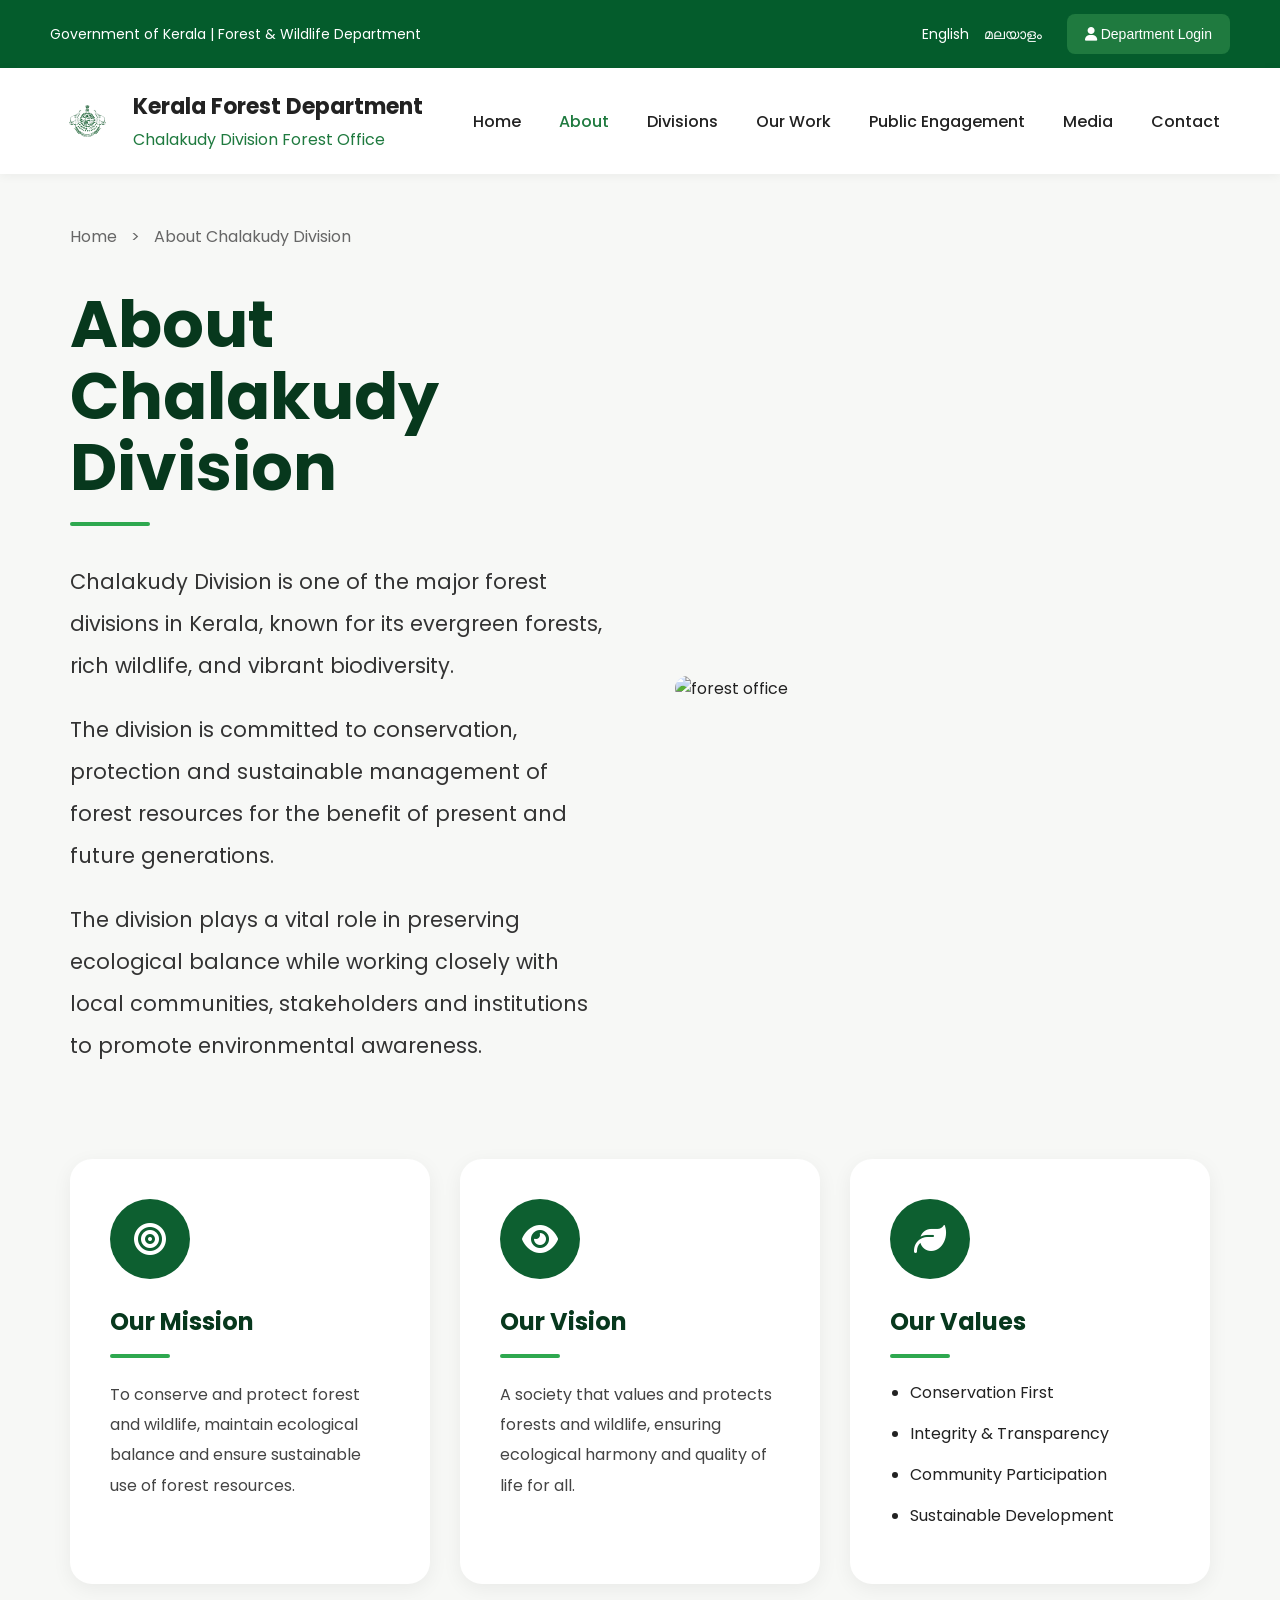
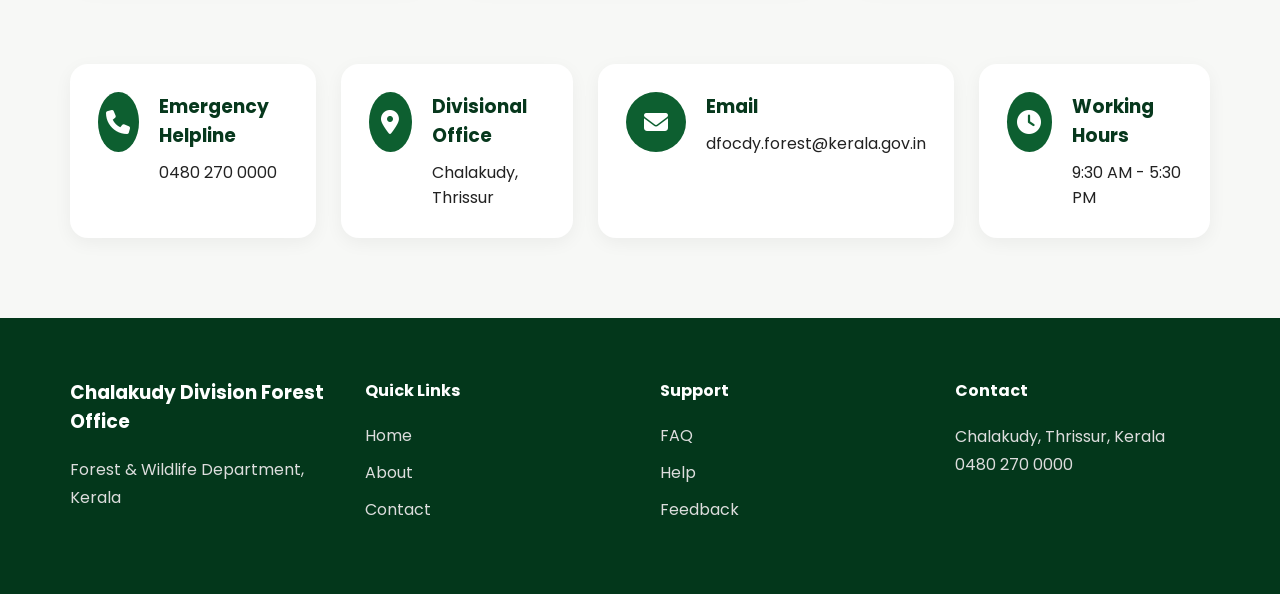
==== pages/about.html @ 7c5ceb6b "contact created contact page" ====
<!-- about.html -->

<!DOCTYPE html>
<html lang="en">

<head>
    <meta charset="UTF-8">
    <meta name="viewport" content="width=device-width, initial-scale=1.0">
    <title>About Chalakudy Division</title>

    <link rel="stylesheet" href="../css/about.css">

    <!-- GOOGLE FONT -->
    <link rel="preconnect" href="https://fonts.googleapis.com">
    <link rel="preconnect" href="https://fonts.gstatic.com" crossorigin>

    <link href="https://fonts.googleapis.com/css2?family=Poppins:wght@300;400;500;600;700;800&display=swap"
        rel="stylesheet">

    <!-- ICONS -->
    <link rel="stylesheet"
        href="https://cdnjs.cloudflare.com/ajax/libs/font-awesome/6.5.1/css/all.min.css">
</head>

<body>


    <!-- TOP BAR -->

    <div class="top-bar">

        <div class="top-left">
            Government of Kerala | Forest & Wildlife Department
        </div>

        <div class="top-right">

            <div class="language-switcher">

                <a href="#">English</a>
                <a href="#">മലയാളം</a>

            </div>

            <a href="login.html">
                <button class="login-btn">
                    <i class="fa-solid fa-user"></i>
                    Department Login
                </button>
            </a>

        </div>

    </div>



    <!-- NAVBAR -->

    <header class="navbar">

        <div class="logo-section">

            <img src="../images/Logo_of_Kerala_Forest_Department.png" alt="logo">

            <div>

                <h2>Kerala Forest Department</h2>

                <p>Chalakudy Division Forest Office</p>

            </div>

        </div>



        <nav>

            <a href="../index.html">Home</a>
            <a href="#" class="active">About</a>
            <a href="#">Divisions</a>
            <a href="#">Our Work</a>
            <a href="#">Public Engagement</a>
            <a href="#">Media</a>
            <a href="#">Contact</a>

        </nav>

    </header>





    <!-- ABOUT HERO -->

    <section class="about-hero">

        <div class="breadcrumb">
            Home <span>></span> About Chalakudy Division
        </div>


        <div class="about-container">

            <!-- LEFT -->

            <div class="about-left">

                <h1>About Chalakudy Division</h1>

                <div class="green-line"></div>

                <p>
                    Chalakudy Division is one of the major forest divisions
                    in Kerala, known for its evergreen forests, rich wildlife,
                    and vibrant biodiversity.
                </p>

                <p>
                    The division is committed to conservation, protection
                    and sustainable management of forest resources for
                    the benefit of present and future generations.
                </p>

                <p>
                    The division plays a vital role in preserving ecological
                    balance while working closely with local communities,
                    stakeholders and institutions to promote environmental awareness.
                </p>

            </div>



            <!-- RIGHT IMAGE -->

            <div class="about-right">

                <img src="../images/about-building.png" alt="forest office">

            </div>

        </div>

    </section>





    <!-- MISSION SECTION -->

    <section class="mission-section">

        <div class="mission-card">

            <div class="icon-circle">
                <i class="fa-solid fa-bullseye"></i>
            </div>

            <h2>Our Mission</h2>

            <div class="card-line"></div>

            <p>
                To conserve and protect forest and wildlife,
                maintain ecological balance and ensure sustainable
                use of forest resources.
            </p>

        </div>




        <div class="mission-card">

            <div class="icon-circle">
                <i class="fa-solid fa-eye"></i>
            </div>

            <h2>Our Vision</h2>

            <div class="card-line"></div>

            <p>
                A society that values and protects forests and wildlife,
                ensuring ecological harmony and quality of life for all.
            </p>

        </div>




        <div class="mission-card">

            <div class="icon-circle">
                <i class="fa-solid fa-leaf"></i>
            </div>

            <h2>Our Values</h2>

            <div class="card-line"></div>

            <ul>

                <li>Conservation First</li>
                <li>Integrity & Transparency</li>
                <li>Community Participation</li>
                <li>Sustainable Development</li>

            </ul>

        </div>

    </section>






    <!-- CONTACT INFO -->

    <section class="contact-info">

        <div class="info-box">

            <i class="fa-solid fa-phone"></i>

            <div>
                <h3>Emergency Helpline</h3>
                <p>0480 270 0000</p>
            </div>

        </div>



        <div class="info-box">

            <i class="fa-solid fa-location-dot"></i>

            <div>
                <h3>Divisional Office</h3>
                <p>Chalakudy, Thrissur</p>
            </div>

        </div>



        <div class="info-box">

            <i class="fa-solid fa-envelope"></i>

            <div>
                <h3>Email</h3>
                <p>dfocdy.forest@kerala.gov.in</p>
            </div>

        </div>



        <div class="info-box">

            <i class="fa-solid fa-clock"></i>

            <div>
                <h3>Working Hours</h3>
                <p>9:30 AM - 5:30 PM</p>
            </div>

        </div>

    </section>





    <!-- FOOTER -->

    <footer>

        <div class="footer-container">

            <div>

                <h3>Chalakudy Division Forest Office</h3>

                <p>
                    Forest & Wildlife Department, Kerala
                </p>

            </div>



            <div>

                <h4>Quick Links</h4>

                <a href="../index.html">Home</a>
                <a href="#">About</a>
                <a href="#">Contact</a>

            </div>



            <div>

                <h4>Support</h4>

                <a href="#">FAQ</a>
                <a href="#">Help</a>
                <a href="#">Feedback</a>

            </div>



            <div>

                <h4>Contact</h4>

                <p>Chalakudy, Thrissur, Kerala</p>

                <p>0480 270 0000</p>

            </div>

        </div>

    </footer>


</body>

</html>
---- css/about.css ----
/* about.css */

*{
    margin:0;
    padding:0;
    box-sizing:border-box;
}

body{
    font-family:'Poppins',sans-serif;
    background:#f7f8f6;
    color:#222;
}



/* TOP BAR */

.top-bar{
    background:#045c2c;
    color:white;

    display:flex;
    justify-content:space-between;
    align-items:center;

    padding:14px 50px;

    font-size:14px;
}

.top-right{
    display:flex;
    align-items:center;
    gap:25px;
}

.language-switcher{
    display:flex;
    gap:15px;
}

.language-switcher a{
    color:white;
    text-decoration:none;
}

.login-btn{
    background:#1f7a3f;
    color:white;

    border:none;
    padding:12px 18px;

    border-radius:8px;

    cursor:pointer;

    font-size:14px;
    font-weight:500;

    transition:0.3s;
}

.login-btn:hover{
    background:#2ea84f;
}



/* NAVBAR */

.navbar{
    background:white;

    display:flex;
    justify-content:space-between;
    align-items:center;

    padding:22px 60px;

    box-shadow:0 2px 10px rgba(0,0,0,0.05);
}

.logo-section{
    display:flex;
    align-items:center;
    gap:18px;
}

.logo-section img{
    width:55px;
}

.logo-section h2{
    font-size:22px;
    font-weight:700;
}

.logo-section p{
    color:#1f7a3f;
    margin-top:4px;
}

nav{
    display:flex;
    gap:38px;
}

nav a{
    text-decoration:none;
    color:#222;

    font-weight:500;

    transition:0.3s;
}

nav a:hover{
    color:#1f7a3f;
}

nav .active{
    color:#1f7a3f;
}



/* ABOUT HERO */

.about-hero{
    padding:50px 70px;
}

.breadcrumb{
    margin-bottom:40px;
    color:#666;
}

.breadcrumb span{
    margin:0 10px;
}

.about-container{
    display:flex;
    justify-content:space-between;
    align-items:center;
    gap:70px;
}

.about-left{
    flex:1;
}

.about-left h1{
    font-size:65px;
    line-height:1.1;
    margin-bottom:18px;
    color:#07381d;
}

.green-line{
    width:80px;
    height:4px;

    background:#2ea84f;

    border-radius:10px;

    margin-bottom:35px;
}

.about-left p{
    font-size:21px;
    line-height:2;
    margin-bottom:22px;
    color:#333;
}

.about-right{
    flex:1;
}

.about-right img{
    width:100%;
    border-radius:25px;
}



/* MISSION */

.mission-section{
    padding:20px 70px 60px;

    display:grid;
    grid-template-columns:repeat(3,1fr);

    gap:30px;
}

.mission-card{
    background:white;

    padding:40px;

    border-radius:22px;

    box-shadow:0 5px 20px rgba(0,0,0,0.06);
}

.icon-circle{
    width:80px;
    height:80px;

    border-radius:50%;

    background:#0d5f30;

    display:flex;
    justify-content:center;
    align-items:center;

    margin-bottom:25px;
}

.icon-circle i{
    color:white;
    font-size:32px;
}

.mission-card h2{
    margin-bottom:15px;
    color:#07381d;
}

.card-line{
    width:60px;
    height:4px;

    background:#2ea84f;

    border-radius:10px;

    margin-bottom:22px;
}

.mission-card p{
    line-height:1.9;
    color:#444;
}

.mission-card ul{
    padding-left:20px;
}

.mission-card ul li{
    margin-bottom:16px;
}



/* CONTACT INFO */

.contact-info{
    padding:20px 70px 80px;

    display:grid;
    grid-template-columns:repeat(4,1fr);

    gap:25px;
}

.info-box{
    background:white;

    border-radius:18px;

    padding:28px;

    display:flex;
    gap:20px;

    align-items:flex-start;

    box-shadow:0 5px 18px rgba(0,0,0,0.05);
}

.info-box i{
    width:60px;
    height:60px;

    border-radius:50%;

    background:#0d5f30;

    color:white;

    display:flex;
    justify-content:center;
    align-items:center;

    font-size:24px;
}

.info-box h3{
    margin-bottom:10px;
    color:#07381d;
}



/* FOOTER */

footer{
    background:#03371b;
    color:white;

    padding:60px 70px;
}

.footer-container{
    display:grid;
    grid-template-columns:repeat(4,1fr);

    gap:40px;
}

.footer-container h4,
.footer-container h3{
    margin-bottom:20px;
}

.footer-container a{
    display:block;

    margin-bottom:12px;

    text-decoration:none;

    color:#ddd;
}

.footer-container p{
    color:#ddd;
    line-height:1.8;
}



/* RESPONSIVE */

@media(max-width:1200px){

    .about-container{
        flex-direction:column;
    }

    .mission-section{
        grid-template-columns:1fr;
    }

    .contact-info{
        grid-template-columns:1fr 1fr;
    }

    .footer-container{
        grid-template-columns:1fr 1fr;
    }

}


@media(max-width:768px){

    .navbar{
        flex-direction:column;
        gap:30px;
    }

    nav{
        flex-wrap:wrap;
        justify-content:center;
    }

    .about-left h1{
        font-size:45px;
    }

    .about-left p{
        font-size:18px;
    }

    .contact-info{
        grid-template-columns:1fr;
    }

    .footer-container{
        grid-template-columns:1fr;
    }

    .top-bar{
        flex-direction:column;
        gap:15px;
    }

}
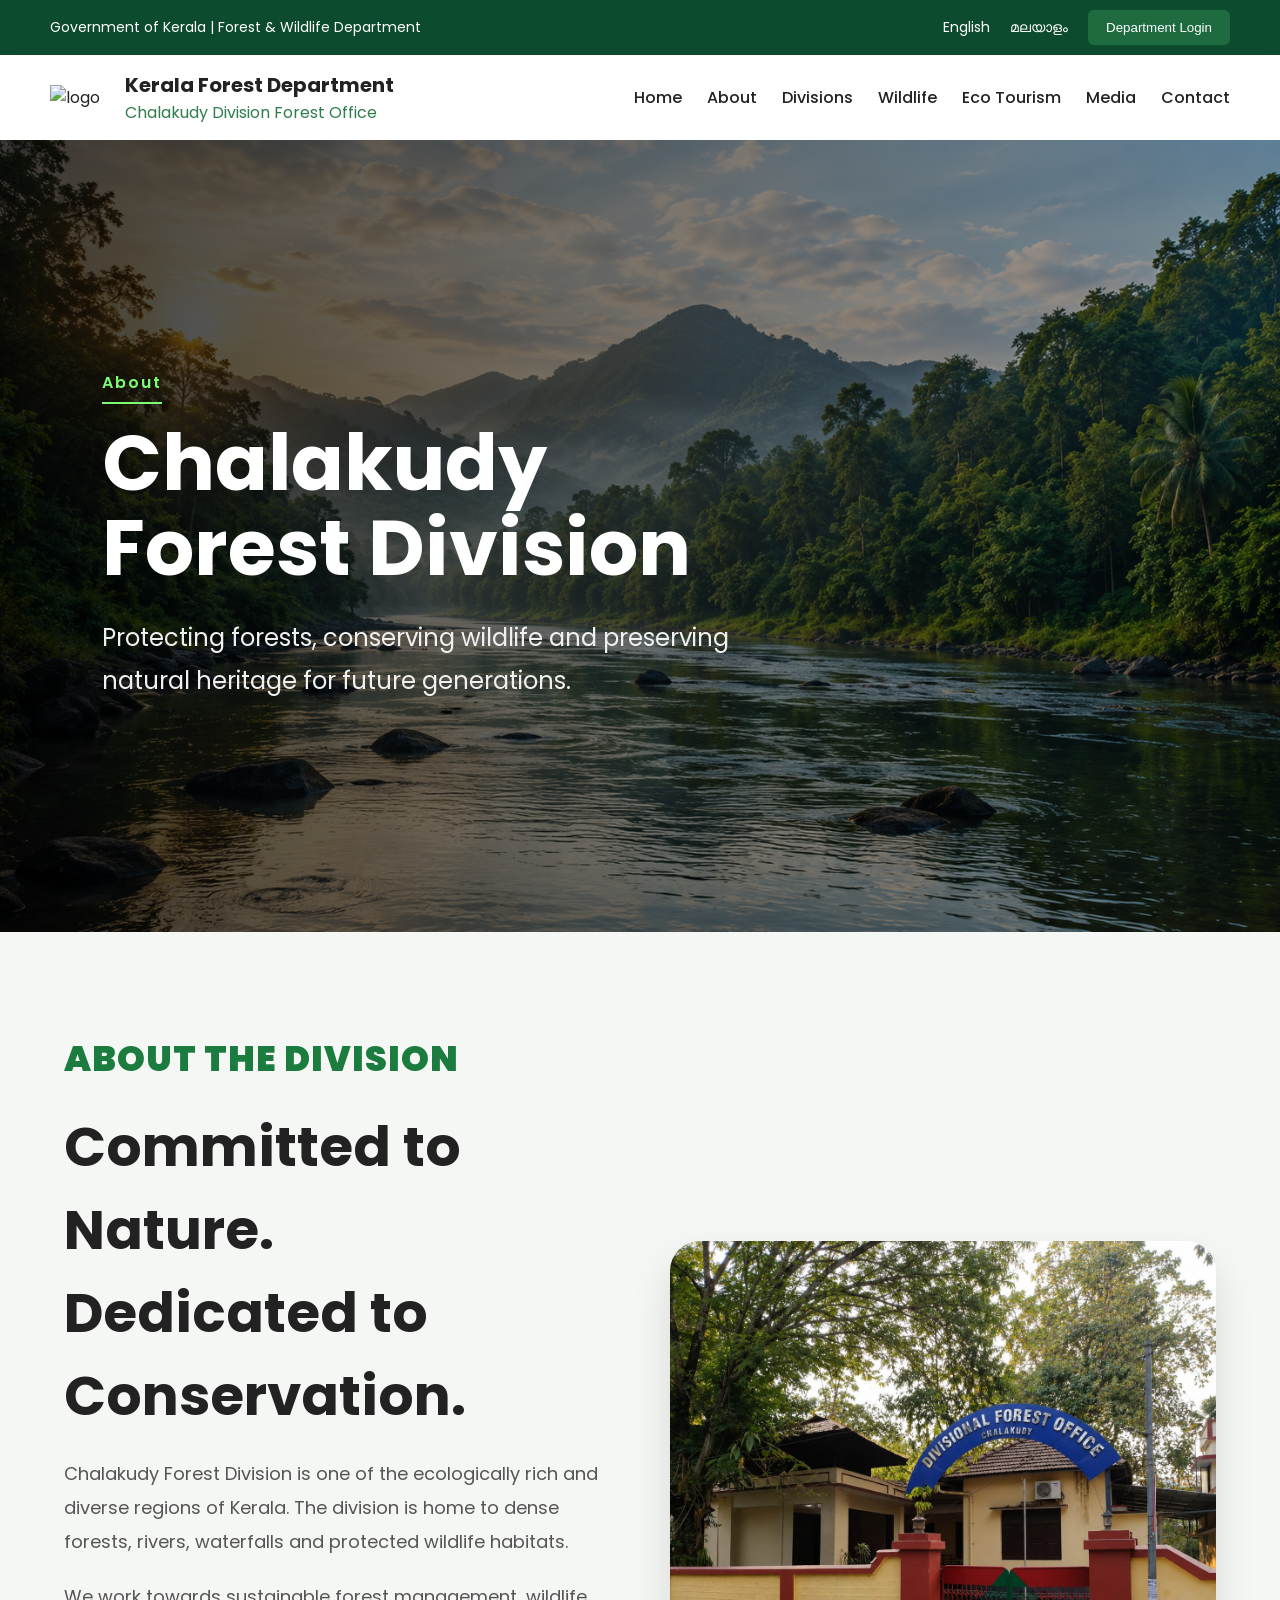
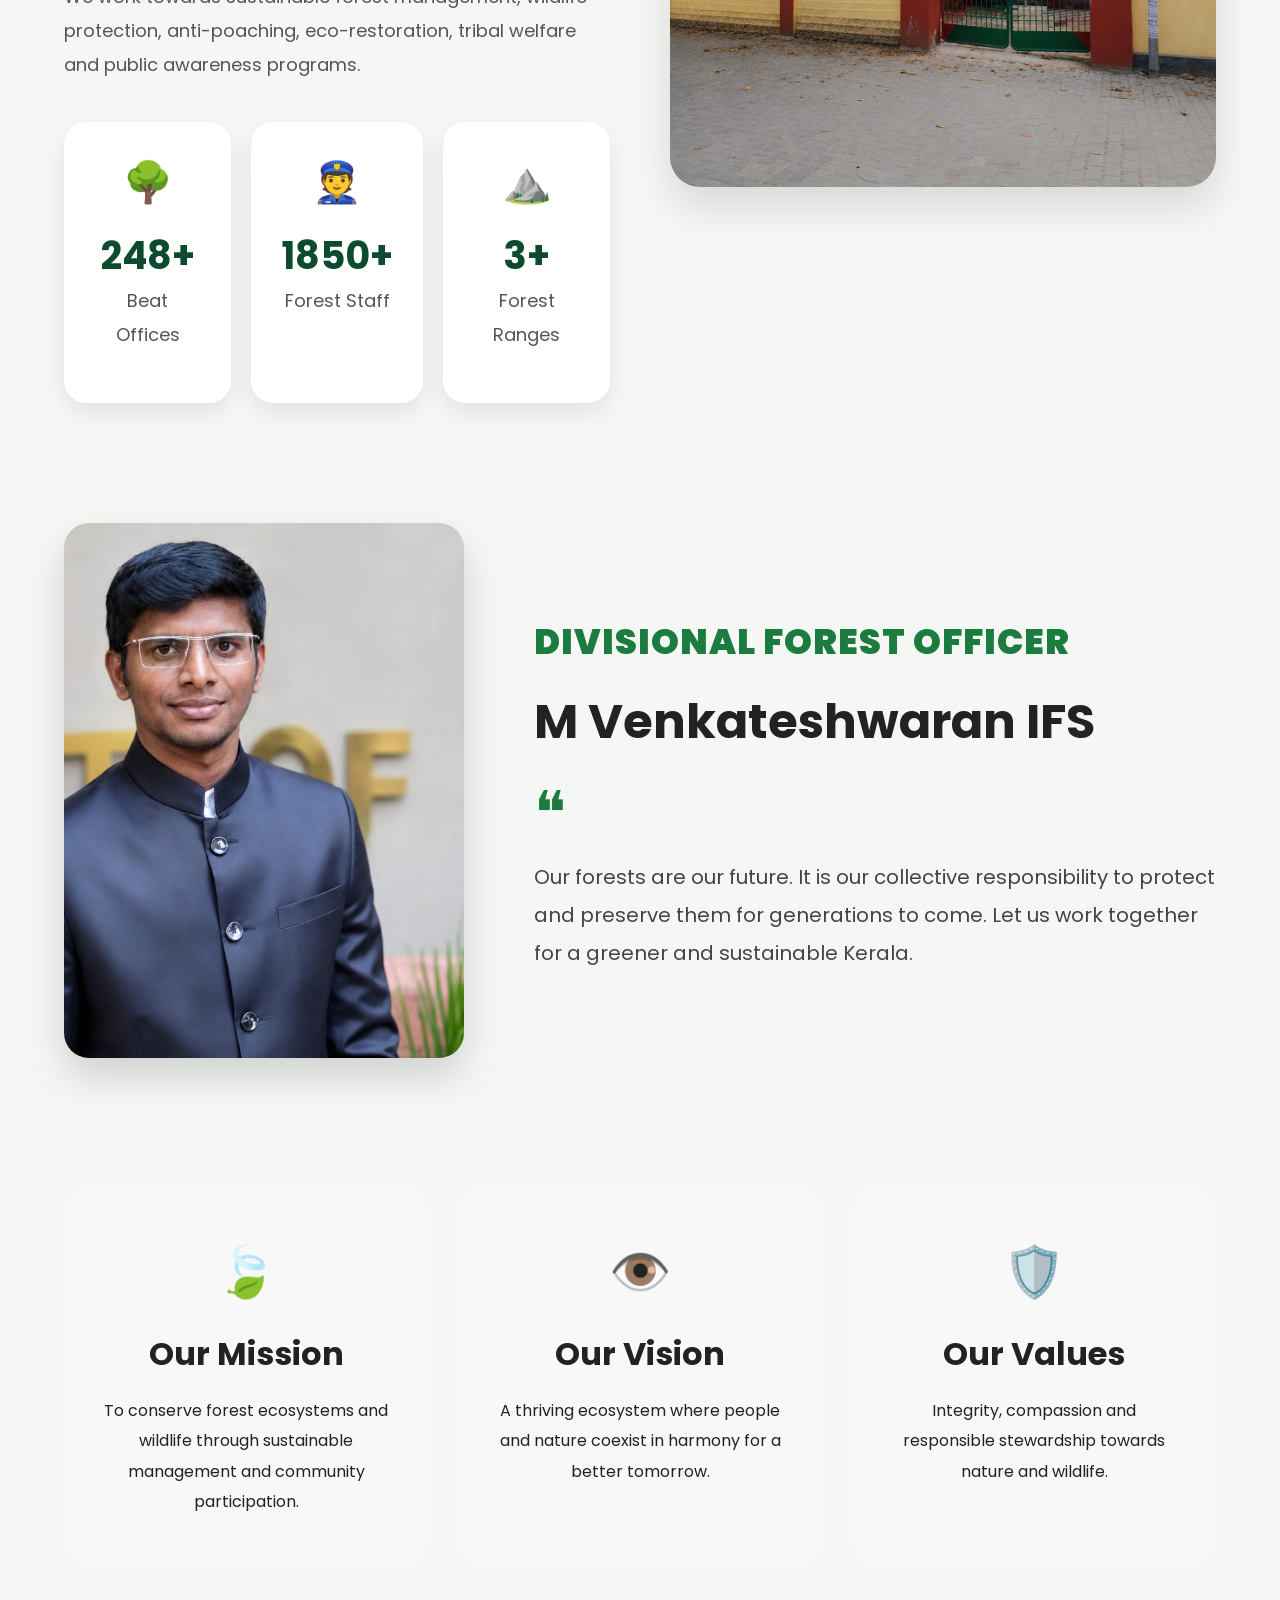
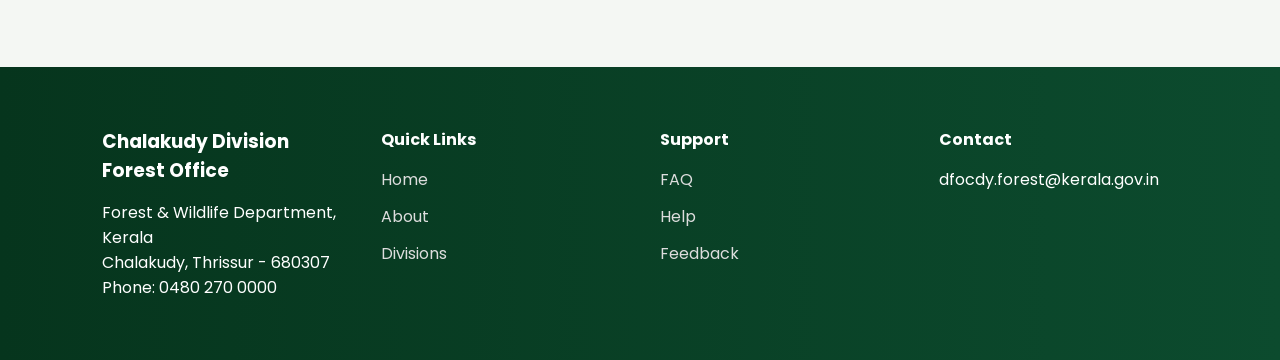
==== commit f578c4c8: "about created about page" ====
--- a/pages/about.html
+++ b/pages/about.html
@@ -1,344 +1,293 @@
-<!-- about.html -->
-
 <!DOCTYPE html>
 <html lang="en">
 
 <head>
-    <meta charset="UTF-8">
-    <meta name="viewport" content="width=device-width, initial-scale=1.0">
-    <title>About Chalakudy Division</title>
-
-    <link rel="stylesheet" href="../css/about.css">
-
-    <!-- GOOGLE FONT -->
-    <link rel="preconnect" href="https://fonts.googleapis.com">
-    <link rel="preconnect" href="https://fonts.gstatic.com" crossorigin>
-
-    <link href="https://fonts.googleapis.com/css2?family=Poppins:wght@300;400;500;600;700;800&display=swap"
-        rel="stylesheet">
-
-    <!-- ICONS -->
-    <link rel="stylesheet"
-        href="https://cdnjs.cloudflare.com/ajax/libs/font-awesome/6.5.1/css/all.min.css">
+  <meta charset="UTF-8">
+  <meta name="viewport" content="width=device-width, initial-scale=1.0">
+
+  <title>About Us | Chalakudy Forest Division</title>
+
+  <!-- MAIN CSS -->
+  <link rel="stylesheet" href="../css/style.css">
+
+  <!-- ABOUT CSS -->
+  <link rel="stylesheet" href="../css/about.css">
+
+  <!-- GOOGLE FONT -->
+  <link rel="preconnect" href="https://fonts.googleapis.com">
+  <link rel="preconnect" href="https://fonts.gstatic.com" crossorigin>
+
+  <link href="https://fonts.googleapis.com/css2?family=Poppins:wght@300;400;500;600;700;800&display=swap"
+    rel="stylesheet">
 </head>
 
 <body>
 
-
-    <!-- TOP BAR -->
-
-    <div class="top-bar">
-
-        <div class="top-left">
-            Government of Kerala | Forest & Wildlife Department
+  <!-- TOP BAR -->
+
+  <div class="top-bar">
+
+    <div class="top-left">
+      Government of Kerala | Forest & Wildlife Department
+    </div>
+
+    <div class="top-right">
+      <a href="#">English</a>
+      <a href="#">മലയാളം</a>
+
+      <button class="login-btn">
+        Department Login
+      </button>
+    </div>
+
+  </div>
+
+  <!-- NAVBAR -->
+
+  <header class="navbar">
+
+    <div class="logo-section">
+
+      <img src="../images/logo.png" alt="logo">
+
+      <div>
+        <h2>Kerala Forest Department</h2>
+        <p>Chalakudy Division Forest Office</p>
+      </div>
+
+    </div>
+
+    <nav>
+
+      <a href="../index.html">Home</a>
+      <a class="active-nav" href="about.html">About</a>
+      <a href="#">Divisions</a>
+      <a href="#">Wildlife</a>
+      <a href="#">Eco Tourism</a>
+      <a href="#">Media</a>
+      <a href="#">Contact</a>
+
+    </nav>
+
+  </header>
+
+  <!-- HERO -->
+
+  <section class="about-hero">
+
+    <div class="hero-overlay"></div>
+
+    <div class="hero-content-about">
+
+      <span class="hero-small-text">
+        About
+      </span>
+
+      <h1>
+        Chalakudy <br>
+        Forest Division
+      </h1>
+
+      <p>
+        Protecting forests, conserving wildlife and preserving
+        natural heritage for future generations.
+      </p>
+
+    </div>
+
+  </section>
+
+  <!-- ABOUT SECTION -->
+
+  <section class="about-section">
+
+    <div class="about-left">
+
+      <span class="section-tag">
+        ABOUT THE DIVISION
+      </span>
+
+      <h2>
+        Committed to Nature. <br>
+        Dedicated to Conservation.
+      </h2>
+
+      <p>
+        Chalakudy Forest Division is one of the ecologically rich
+        and diverse regions of Kerala. The division is home to dense forests,
+        rivers, waterfalls and protected wildlife habitats.
+      </p>
+
+      <p>
+        We work towards sustainable forest management,
+        wildlife protection, anti-poaching, eco-restoration,
+        tribal welfare and public awareness programs.
+      </p>
+
+      <!-- STATS -->
+
+      <div class="stats-boxes">
+
+        <div class="stat-card">
+          <div class="stat-icon">🌳</div>
+          <h3>248+</h3>
+          <p>Beat Offices</p>
         </div>
 
-        <div class="top-right">
-
-            <div class="language-switcher">
-
-                <a href="#">English</a>
-                <a href="#">മലയാളം</a>
-
-            </div>
-
-            <a href="login.html">
-                <button class="login-btn">
-                    <i class="fa-solid fa-user"></i>
-                    Department Login
-                </button>
-            </a>
-
+        <div class="stat-card">
+          <div class="stat-icon">👮</div>
+          <h3>1850+</h3>
+          <p>Forest Staff</p>
         </div>
 
-    </div>
-
-
-
-    <!-- NAVBAR -->
-
-    <header class="navbar">
-
-        <div class="logo-section">
-
-            <img src="../images/Logo_of_Kerala_Forest_Department.png" alt="logo">
-
-            <div>
-
-                <h2>Kerala Forest Department</h2>
-
-                <p>Chalakudy Division Forest Office</p>
-
-            </div>
-
+        <div class="stat-card">
+          <div class="stat-icon">⛰️</div>
+          <h3>3+</h3>
+          <p>Forest Ranges</p>
         </div>
 
-
-
-        <nav>
-
-            <a href="../index.html">Home</a>
-            <a href="#" class="active">About</a>
-            <a href="#">Divisions</a>
-            <a href="#">Our Work</a>
-            <a href="#">Public Engagement</a>
-            <a href="#">Media</a>
-            <a href="#">Contact</a>
-
-        </nav>
-
-    </header>
-
-
-
-
-
-    <!-- ABOUT HERO -->
-
-    <section class="about-hero">
-
-        <div class="breadcrumb">
-            Home <span>></span> About Chalakudy Division
-        </div>
-
-
-        <div class="about-container">
-
-            <!-- LEFT -->
-
-            <div class="about-left">
-
-                <h1>About Chalakudy Division</h1>
-
-                <div class="green-line"></div>
-
-                <p>
-                    Chalakudy Division is one of the major forest divisions
-                    in Kerala, known for its evergreen forests, rich wildlife,
-                    and vibrant biodiversity.
-                </p>
-
-                <p>
-                    The division is committed to conservation, protection
-                    and sustainable management of forest resources for
-                    the benefit of present and future generations.
-                </p>
-
-                <p>
-                    The division plays a vital role in preserving ecological
-                    balance while working closely with local communities,
-                    stakeholders and institutions to promote environmental awareness.
-                </p>
-
-            </div>
-
-
-
-            <!-- RIGHT IMAGE -->
-
-            <div class="about-right">
-
-                <img src="../images/about-building.png" alt="forest office">
-
-            </div>
-
-        </div>
-
-    </section>
-
-
-
-
-
-    <!-- MISSION SECTION -->
-
-    <section class="mission-section">
-
-        <div class="mission-card">
-
-            <div class="icon-circle">
-                <i class="fa-solid fa-bullseye"></i>
-            </div>
-
-            <h2>Our Mission</h2>
-
-            <div class="card-line"></div>
-
-            <p>
-                To conserve and protect forest and wildlife,
-                maintain ecological balance and ensure sustainable
-                use of forest resources.
-            </p>
-
-        </div>
-
-
-
-
-        <div class="mission-card">
-
-            <div class="icon-circle">
-                <i class="fa-solid fa-eye"></i>
-            </div>
-
-            <h2>Our Vision</h2>
-
-            <div class="card-line"></div>
-
-            <p>
-                A society that values and protects forests and wildlife,
-                ensuring ecological harmony and quality of life for all.
-            </p>
-
-        </div>
-
-
-
-
-        <div class="mission-card">
-
-            <div class="icon-circle">
-                <i class="fa-solid fa-leaf"></i>
-            </div>
-
-            <h2>Our Values</h2>
-
-            <div class="card-line"></div>
-
-            <ul>
-
-                <li>Conservation First</li>
-                <li>Integrity & Transparency</li>
-                <li>Community Participation</li>
-                <li>Sustainable Development</li>
-
-            </ul>
-
-        </div>
-
-    </section>
-
-
-
-
-
-
-    <!-- CONTACT INFO -->
-
-    <section class="contact-info">
-
-        <div class="info-box">
-
-            <i class="fa-solid fa-phone"></i>
-
-            <div>
-                <h3>Emergency Helpline</h3>
-                <p>0480 270 0000</p>
-            </div>
-
-        </div>
-
-
-
-        <div class="info-box">
-
-            <i class="fa-solid fa-location-dot"></i>
-
-            <div>
-                <h3>Divisional Office</h3>
-                <p>Chalakudy, Thrissur</p>
-            </div>
-
-        </div>
-
-
-
-        <div class="info-box">
-
-            <i class="fa-solid fa-envelope"></i>
-
-            <div>
-                <h3>Email</h3>
-                <p>dfocdy.forest@kerala.gov.in</p>
-            </div>
-
-        </div>
-
-
-
-        <div class="info-box">
-
-            <i class="fa-solid fa-clock"></i>
-
-            <div>
-                <h3>Working Hours</h3>
-                <p>9:30 AM - 5:30 PM</p>
-            </div>
-
-        </div>
-
-    </section>
-
-
-
-
-
-    <!-- FOOTER -->
-
-    <footer>
-
-        <div class="footer-container">
-
-            <div>
-
-                <h3>Chalakudy Division Forest Office</h3>
-
-                <p>
-                    Forest & Wildlife Department, Kerala
-                </p>
-
-            </div>
-
-
-
-            <div>
-
-                <h4>Quick Links</h4>
-
-                <a href="../index.html">Home</a>
-                <a href="#">About</a>
-                <a href="#">Contact</a>
-
-            </div>
-
-
-
-            <div>
-
-                <h4>Support</h4>
-
-                <a href="#">FAQ</a>
-                <a href="#">Help</a>
-                <a href="#">Feedback</a>
-
-            </div>
-
-
-
-            <div>
-
-                <h4>Contact</h4>
-
-                <p>Chalakudy, Thrissur, Kerala</p>
-
-                <p>0480 270 0000</p>
-
-            </div>
-
-        </div>
-
-    </footer>
-
+      </div>
+
+    </div>
+
+    <div class="about-right">
+
+      <img src="../images/office.jpeg" alt="Office">
+
+    </div>
+
+  </section>
+
+  <!-- DFO SECTION -->
+
+  <section class="dfo-section">
+
+    <div class="dfo-image">
+
+      <img src="../images/mv_ifs.jpeg" alt="DFO">
+
+    </div>
+
+    <div class="dfo-content">
+
+      <span class="section-tag">
+        DIVISIONAL FOREST OFFICER
+      </span>
+
+      <h2>
+        M Venkateshwaran IFS
+      </h2>
+
+      <!-- <h4>
+        Divisional Forest Officer
+      </h4> -->
+
+      <div class="quote-icon">❝</div>
+
+      <p>
+        Our forests are our future. It is our collective responsibility
+        to protect and preserve them for generations to come.
+        Let us work together for a greener and sustainable Kerala.
+      </p>
+
+    </div>
+
+  </section>
+
+  <!-- MISSION SECTION -->
+
+  <section class="mission-section">
+
+    <div class="mission-card">
+
+      <div class="mission-icon">🍃</div>
+
+      <h3>Our Mission</h3>
+
+      <p>
+        To conserve forest ecosystems and wildlife through sustainable
+        management and community participation.
+      </p>
+
+    </div>
+
+    <div class="mission-card">
+
+      <div class="mission-icon">👁️</div>
+
+      <h3>Our Vision</h3>
+
+      <p>
+        A thriving ecosystem where people and nature coexist in harmony
+        for a better tomorrow.
+      </p>
+
+    </div>
+
+    <div class="mission-card">
+
+      <div class="mission-icon">🛡️</div>
+
+      <h3>Our Values</h3>
+
+      <p>
+        Integrity, compassion and responsible stewardship
+        towards nature and wildlife.
+      </p>
+
+    </div>
+
+  </section>
+
+  <!-- FOOTER -->
+
+  <footer>
+
+    <div class="footer-container">
+
+      <div>
+
+        <h3>Chalakudy Division Forest Office</h3>
+
+        <p>Forest & Wildlife Department, Kerala</p>
+
+        <p>Chalakudy, Thrissur - 680307</p>
+
+        <p>Phone: 0480 270 0000</p>
+
+      </div>
+
+      <div>
+
+        <h4>Quick Links</h4>
+
+        <a href="../index.html">Home</a>
+        <a href="about.html">About</a>
+        <a href="#">Divisions</a>
+
+      </div>
+
+      <div>
+
+        <h4>Support</h4>
+
+        <a href="#">FAQ</a>
+        <a href="#">Help</a>
+        <a href="#">Feedback</a>
+
+      </div>
+
+      <div>
+
+        <h4>Contact</h4>
+
+        <p>dfocdy.forest@kerala.gov.in</p>
+
+      </div>
+
+    </div>
+
+  </footer>
 
 </body>
 
--- a/css/style.css
+++ b/css/style.css
@@ -0,0 +1,583 @@
+*{
+  margin:0;
+  padding:0;
+  box-sizing:border-box;
+}
+
+body{
+  font-family:'Poppins',sans-serif;
+  background:#f4f7f3;
+  color:#222;
+}
+
+/* REMOVE GOOGLE TOP BAR */
+
+.goog-te-banner-frame.skiptranslate {
+    display: none !important;
+}
+
+body {
+    top: 0px !important;
+}
+
+iframe.skiptranslate {
+    display: none !important;
+}
+
+.goog-te-gadget {
+    display: none !important;
+}
+
+.language-switcher{
+    display:flex;
+    gap:18px;
+    align-items:center;
+}
+
+.language-switcher a{
+    color:white;
+    text-decoration:none;
+    font-weight:500;
+}
+
+.language-switcher a:hover{
+    color:#8eff8e;
+}
+.notranslate{
+    translate: no;
+}
+
+/* TOP BAR */
+
+.top-bar{
+  background:#0c4b2e;
+  color:white;
+  padding:10px 50px;
+
+  display:flex;
+  justify-content:space-between;
+  align-items:center;
+
+  font-size:14px;
+}
+
+.top-right{
+  display:flex;
+  gap:20px;
+  align-items:center;
+}
+
+.top-right a{
+  color:white;
+  text-decoration:none;
+}
+
+.login-btn{
+  background:#1d6b3f;
+  color:white;
+  border:none;
+  padding:10px 18px;
+  border-radius:6px;
+  cursor:pointer;
+  transition:0.3s ease;
+}
+
+.login-btn:hover{
+  background:#2f9d44;
+  transform:translateY(-2px);
+}
+
+/* NAVBAR */
+
+.navbar{
+  background:white;
+  padding:15px 50px;
+
+  display:flex;
+  justify-content:space-between;
+  align-items:center;
+
+  box-shadow:0 2px 10px rgba(0,0,0,0.05);
+}
+
+.logo-section{
+  display:flex;
+  align-items:center;
+  gap:15px;
+}
+
+.logo-section img{
+  width:60px;
+}
+
+.logo-section h2{
+  font-size:20px;
+}
+
+.logo-section p{
+  color:#2f7d4c;
+}
+
+nav{
+  display:flex;
+  gap:25px;
+}
+
+nav a{
+  text-decoration:none;
+  color:#222;
+  font-weight:500;
+  position:relative;
+  padding:8px 0;
+  transition:0.3s ease;
+}
+
+nav a::after{
+  content:'';
+  position:absolute;
+  left:0;
+  bottom:-4px;
+  width:0%;
+  height:3px;
+  background:#1c7c3f;
+  border-radius:20px;
+  transition:0.3s ease;
+}
+
+nav a:hover{
+  color:#1c7c3f;
+}
+
+nav a:hover::after{
+  width:100%;
+}
+
+/* HERO */
+
+.hero{
+  position:relative;
+  height:85vh;
+
+  background-image:url('https://images.unsplash.com/photo-1564760055775-d63b17a55c44?q=80&w=1400&auto=format&fit=crop');
+  background-size:cover;
+  background-position:center;
+
+  display:flex;
+  align-items:center;
+
+  padding:0 80px;
+}
+
+.slide{
+  position:absolute;
+  width:100%;
+  height:100%;
+
+  top:0;
+  left:0;
+  z-index:0;
+
+  background-size:cover;
+  background-position:center;
+
+  opacity:0;
+  transition:opacity 1s ease-in-out;
+}
+
+.slide.active{
+  opacity:1;
+}
+
+.prev,
+.next{
+  position:absolute;
+  top:50%;
+  transform:translateY(-50%);
+
+  background:rgba(255,255,255,0.2);
+  color:white;
+
+  border:none;
+
+  width:50px;
+  height:50px;
+
+  font-size:30px;
+  cursor:pointer;
+
+  z-index:3;
+
+  border-radius:50%;
+}
+
+.prev{
+  left:20px;
+}
+
+.next{
+  right:20px;
+}
+
+.prev:hover,
+.next:hover{
+  background:rgba(255,255,255,0.4);
+}
+
+
+
+.overlay{
+  position:absolute;
+  inset:0;
+  background:rgba(0,0,0,0.45);
+}
+
+.hero-content{
+  position:relative;
+  color:white;
+  max-width:650px;
+}
+
+.hero-content h1{
+  font-size:65px;
+  line-height:1.1;
+  margin-bottom:20px;
+}
+
+.hero-content span{
+  color:#72db6b;
+}
+
+.hero-content p{
+  font-size:18px;
+  margin-bottom:30px;
+}
+
+.hero-buttons{
+  display:flex;
+  gap:20px;
+}
+
+.green-btn{
+  background:#2f9d44;
+  color:white;
+  border:none;
+  padding:15px 25px;
+  border-radius:8px;
+  cursor:pointer;
+  font-size:16px;
+  transition:0.3s ease;
+  box-shadow:0 5px 15px rgba(47,157,68,0.3);
+}
+
+.green-btn:hover{
+  background:#1f7d34;
+  transform:translateY(-3px);
+  box-shadow:0 12px 25px rgba(47,157,68,0.4);
+}
+
+.outline-btn{
+  background:transparent;
+  color:white;
+  border:2px solid white;
+  padding:15px 25px;
+  border-radius:8px;
+  cursor:pointer;
+  font-size:16px;
+  transition:0.3s ease;
+}
+
+.outline-btn:hover{
+  background:white;
+  color:#0c4b2e;
+  transform:translateY(-3px);
+}
+
+/* QUICK CARDS */
+
+
+
+.quick-cards{
+  width:90%;
+  margin:auto;
+  margin-top:-50px;
+
+  background:white;
+  border-radius:18px;
+
+  padding:25px;
+
+  display:grid;
+  grid-template-columns:repeat(3,1fr);
+  gap:20px;
+
+  position:relative;
+  z-index:10;
+
+  box-shadow:0 10px 25px rgba(0,0,0,0.08);
+}
+
+.card{
+  padding:25px;
+  border:1px solid #eee;
+  border-radius:12px;
+  transition:0.3s;
+}
+
+.card{
+  padding:25px;
+  border:1px solid #eee;
+  border-radius:12px;
+  transition:0.35s ease;
+  cursor:pointer;
+  background:white;
+}
+
+.card:hover{
+  transform:translateY(-10px);
+  background:#0c4b2e;
+  box-shadow:0 15px 35px rgba(0,0,0,0.15);
+}
+
+.card:hover h3{
+  color:#7eff7e;
+}
+
+.card:hover p{
+  color:white;
+}
+
+.card h3{
+  margin-bottom:10px;
+  color:#155f35;
+}
+
+/* ABOUT */
+
+.about{
+  width:90%;
+  margin:70px auto;
+
+  display:grid;
+  grid-template-columns:1fr 1fr;
+  gap:40px;
+  align-items:center;
+}
+
+.about-right img{
+  width:100%;
+  border-radius:20px;
+}
+
+.about h2{
+  font-size:40px;
+  margin-bottom:20px;
+}
+
+.about p{
+  line-height:1.8;
+  margin-bottom:25px;
+}
+
+.stats{
+  display:flex;
+  gap:40px;
+  margin-top:40px;
+}
+
+.stats h3{
+  color:#1c7c3f;
+  font-size:32px;
+}
+
+/* FOREST SECTION */
+
+.forest-section{
+  width:90%;
+  margin:70px auto;
+}
+
+.section-title{
+  margin-bottom:30px;
+}
+
+.section-title h2{
+  font-size:38px;
+}
+
+.forest-grid{
+  display:grid;
+
+  grid-template-columns:repeat(5, 1fr);
+
+  gap:20px;
+
+  align-items:stretch;
+}
+
+.forest-card{
+  background:white;
+  border-radius:18px;
+  overflow:hidden;
+  box-shadow:0 5px 15px rgba(0,0,0,0.08);
+  transition:0.4s ease;
+  cursor:pointer;
+  height:100%;
+}
+
+
+.forest-card img{
+  width:100%;
+  height:220px;
+
+  object-fit:cover;
+
+  transition:0.5s ease;
+
+  display:block;
+}
+
+.forest-card:hover img{
+  transform:scale(1.08);
+}
+
+.forest-card:hover{
+  transform:translateY(-8px);
+}
+
+.forest-card h3{
+  padding:18px;
+
+  font-size:20px;
+  color:#0c4b2e;
+
+  min-height:85px;
+
+  display:flex;
+  align-items:center;
+}
+
+
+/* EMERGENCY */
+
+.emergency{
+  width:90%;
+  margin:70px auto;
+
+  background-image:url('https://images.unsplash.com/photo-1511497584788-876760111969?q=80&w=1400&auto=format&fit=crop');
+
+  background-size:cover;
+  background-position:center;
+
+  padding:70px;
+  border-radius:25px;
+
+  color:white;
+
+  position:relative;
+}
+
+.emergency::before{
+  content:'';
+  position:absolute;
+  inset:0;
+  background:rgba(0,0,0,0.5);
+  border-radius:25px;
+}
+
+.emergency-text{
+  position:relative;
+}
+
+.emergency h2{
+  font-size:40px;
+  margin-bottom:20px;
+}
+
+.emergency h1{
+  font-size:55px;
+  color:#7eff7e;
+  margin-top:20px;
+}
+
+/* FOOTER */
+
+footer{
+  background:#06351f;
+  color:white;
+  padding:60px 50px;
+}
+
+.footer-container{
+  display:grid;
+  grid-template-columns:repeat(4,1fr);
+  gap:40px;
+}
+
+footer h3,
+footer h4{
+  margin-bottom:15px;
+}
+
+footer a{
+  display:block;
+  color:#d9d9d9;
+  text-decoration:none;
+  margin-bottom:10px;
+}
+
+/* RESPONSIVE */
+
+@media(max-width:1000px){
+
+  .forest-grid{
+    grid-template-columns:repeat(2,1fr);
+  }
+
+  .about{
+    grid-template-columns:1fr;
+  }
+
+  .footer-container{
+    grid-template-columns:repeat(2,1fr);
+  }
+
+}
+
+@media(max-width:700px){
+
+  .navbar{
+    flex-direction:column;
+    gap:20px;
+  }
+
+  nav{
+    flex-wrap:wrap;
+    justify-content:center;
+  }
+
+  .hero{
+    padding:30px;
+  }
+
+  .hero-content h1{
+    font-size:40px;
+  }
+
+  .quick-cards{
+    grid-template-columns:1fr;
+  }
+
+  .forest-grid{
+    grid-template-columns:1fr;
+  }
+
+  .footer-container{
+    grid-template-columns:1fr;
+  }
+
+  .stats{
+    flex-wrap:wrap;
+  }
+
+}
+
--- a/css/about.css
+++ b/css/about.css
@@ -1,407 +1,319 @@
-/* about.css */
-
-*{
-    margin:0;
-    padding:0;
-    box-sizing:border-box;
-}
+/* ABOUT PAGE */
 
 body{
-    font-family:'Poppins',sans-serif;
-    background:#f7f8f6;
-    color:#222;
-}
-
-
-
-/* TOP BAR */
-
-.top-bar{
-    background:#045c2c;
-    color:white;
-
-    display:flex;
-    justify-content:space-between;
-    align-items:center;
-
-    padding:14px 50px;
-
-    font-size:14px;
-}
-
-.top-right{
-    display:flex;
-    align-items:center;
-    gap:25px;
-}
-
-.language-switcher{
-    display:flex;
-    gap:15px;
-}
-
-.language-switcher a{
-    color:white;
-    text-decoration:none;
-}
-
-.login-btn{
-    background:#1f7a3f;
-    color:white;
-
-    border:none;
-    padding:12px 18px;
-
-    border-radius:8px;
-
-    cursor:pointer;
-
-    font-size:14px;
-    font-weight:500;
-
-    transition:0.3s;
-}
-
-.login-btn:hover{
-    background:#2ea84f;
-}
-
-
-
-/* NAVBAR */
-
-.navbar{
-    background:white;
-
-    display:flex;
-    justify-content:space-between;
-    align-items:center;
-
-    padding:22px 60px;
-
-    box-shadow:0 2px 10px rgba(0,0,0,0.05);
-}
-
-.logo-section{
-    display:flex;
-    align-items:center;
-    gap:18px;
-}
-
-.logo-section img{
-    width:55px;
-}
-
-.logo-section h2{
-    font-size:22px;
-    font-weight:700;
-}
-
-.logo-section p{
-    color:#1f7a3f;
-    margin-top:4px;
-}
-
-nav{
-    display:flex;
-    gap:38px;
-}
-
-nav a{
-    text-decoration:none;
-    color:#222;
-
-    font-weight:500;
-
-    transition:0.3s;
-}
-
-nav a:hover{
-    color:#1f7a3f;
-}
-
-nav .active{
-    color:#1f7a3f;
-}
-
-
-
-/* ABOUT HERO */
+  font-family:'Poppins',sans-serif;
+}
+
+/* HERO */
 
 .about-hero{
-    padding:50px 70px;
-}
-
-.breadcrumb{
-    margin-bottom:40px;
-    color:#666;
-}
-
-.breadcrumb span{
-    margin:0 10px;
-}
-
-.about-container{
-    display:flex;
-    justify-content:space-between;
-    align-items:center;
-    gap:70px;
-}
-
-.about-left{
-    flex:1;
-}
-
-.about-left h1{
-    font-size:65px;
-    line-height:1.1;
-    margin-bottom:18px;
-    color:#07381d;
-}
-
-.green-line{
-    width:80px;
-    height:4px;
-
-    background:#2ea84f;
-
-    border-radius:10px;
-
-    margin-bottom:35px;
+  height:88vh;
+
+  background-image:url('../images/chalakudyriver.png');
+
+  background-size:cover;
+  background-position:center;
+
+  position:relative;
+
+  display:flex;
+  align-items:center;
+
+  padding:0 8%;
+}
+
+.hero-overlay{
+  position:absolute;
+  inset:0;
+
+  background:linear-gradient(
+    to right,
+    rgba(0,0,0,0.75),
+    rgba(0,0,0,0.25)
+  );
+}
+
+.hero-content-about{
+  position:relative;
+  z-index:2;
+
+  color:white;
+
+  max-width:650px;
+}
+
+.hero-small-text{
+  color:#7CFC72;
+
+  font-weight:600;
+  letter-spacing:2px;
+
+  border-bottom:2px solid #7CFC72;
+
+  padding-bottom:8px;
+}
+
+.hero-content-about h1{
+  font-size:78px;
+  line-height:1.1;
+
+  margin:25px 0;
+}
+
+.hero-content-about p{
+  font-size:24px;
+  line-height:1.8;
+
+  color:#f0f0f0;
+}
+
+/* ABOUT SECTION */
+
+.about-section{
+  width:90%;
+  margin:100px auto;
+
+  display:grid;
+  grid-template-columns:1fr 1fr;
+
+  gap:60px;
+  align-items:center;
+}
+
+.section-tag{
+  color:#1c7c3f;
+
+  font-weight:1000;
+  letter-spacing:1px;
+  font-size :35px;;
+}
+
+.about-left h2{
+  font-size:55px;
+
+  margin:20px 0;
 }
 
 .about-left p{
-    font-size:21px;
-    line-height:2;
-    margin-bottom:22px;
-    color:#333;
-}
-
-.about-right{
-    flex:1;
+  line-height:1.9;
+  font-size:18px;
+
+  margin-bottom:20px;
+
+  color:#555;
 }
 
 .about-right img{
-    width:100%;
-    border-radius:25px;
-}
-
-
+  width:100%;
+  border-radius:30px;
+
+  box-shadow:0 20px 40px rgba(0,0,0,0.12);
+}
+
+/* STATS */
+
+.stats-boxes{
+  display:flex;
+  gap:20px;
+
+  margin-top:40px;
+}
+
+.stat-card{
+  background:white;
+
+  flex:1;
+
+  padding:30px;
+
+  border-radius:22px;
+
+  text-align:center;
+
+  box-shadow:0 10px 25px rgba(0,0,0,0.08);
+
+  transition:0.4s ease;
+}
+
+.stat-card:hover{
+  transform:translateY(-8px);
+}
+
+.stat-icon{
+  font-size:40px;
+  margin-bottom:15px;
+}
+
+.stat-card h3{
+  font-size:38px;
+  color:#0c4b2e;
+}
+
+/* DFO */
+
+.dfo-section{
+  width:90%;
+  margin:120px auto;
+
+  display:grid;
+  grid-template-columns:400px 1fr;
+
+  gap:70px;
+  align-items:center;
+}
+
+.dfo-image img{
+  width:100%;
+  border-radius:25px;
+
+  box-shadow:0 20px 40px rgba(0,0,0,0.15);
+}
+
+.dfo-content h2{
+  font-size:48px;
+
+  margin:18px 0 10px;
+}
+
+.dfo-content h4{
+  color:#1c7c3f;
+  margin-bottom:25px;
+}
+
+.quote-icon{
+  font-size:60px;
+  color:#1c7c3f;
+}
+
+.dfo-content p{
+  line-height:1.9;
+  font-size:20px;
+
+  color:#444;
+}
 
 /* MISSION */
 
 .mission-section{
-    padding:20px 70px 60px;
-
-    display:grid;
-    grid-template-columns:repeat(3,1fr);
-
-    gap:30px;
+  width:90%;
+  margin:100px auto;
+
+  display:grid;
+  grid-template-columns:repeat(3,1fr);
+
+  gap:30px;
 }
 
 .mission-card{
-    background:white;
-
-    padding:40px;
-
-    border-radius:22px;
-
-    box-shadow:0 5px 20px rgba(0,0,0,0.06);
-}
-
-.icon-circle{
-    width:80px;
-    height:80px;
-
-    border-radius:50%;
-
-    background:#0d5f30;
-
-    display:flex;
-    justify-content:center;
-    align-items:center;
-
-    margin-bottom:25px;
-}
-
-.icon-circle i{
-    color:white;
-    font-size:32px;
-}
-
-.mission-card h2{
-    margin-bottom:15px;
-    color:#07381d;
-}
-
-.card-line{
-    width:60px;
-    height:4px;
-
-    background:#2ea84f;
-
-    border-radius:10px;
-
-    margin-bottom:22px;
+  text-align:center;
+
+  background:#f8f8f8;
+
+  padding:50px 35px;
+
+  border-radius:28px;
+
+  transition:0.4s ease;
+}
+
+.mission-card:hover{
+  transform:translateY(-10px);
+
+  background:#0c4b2e;
+  color:white;
+}
+
+.mission-icon{
+  font-size:50px;
+  margin-bottom:20px;
+}
+
+.mission-card h3{
+  font-size:32px;
+  margin-bottom:18px;
 }
 
 .mission-card p{
-    line-height:1.9;
-    color:#444;
-}
-
-.mission-card ul{
-    padding-left:20px;
-}
-
-.mission-card ul li{
-    margin-bottom:16px;
-}
-
-
-
-/* CONTACT INFO */
-
-.contact-info{
-    padding:20px 70px 80px;
-
-    display:grid;
-    grid-template-columns:repeat(4,1fr);
-
-    gap:25px;
-}
-
-.info-box{
-    background:white;
-
-    border-radius:18px;
-
-    padding:28px;
-
-    display:flex;
-    gap:20px;
-
-    align-items:flex-start;
-
-    box-shadow:0 5px 18px rgba(0,0,0,0.05);
-}
-
-.info-box i{
-    width:60px;
-    height:60px;
-
-    border-radius:50%;
-
-    background:#0d5f30;
-
-    color:white;
-
-    display:flex;
-    justify-content:center;
-    align-items:center;
-
-    font-size:24px;
-}
-
-.info-box h3{
-    margin-bottom:10px;
-    color:#07381d;
-}
-
-
+  line-height:1.9;
+}
 
 /* FOOTER */
 
 footer{
-    background:#03371b;
-    color:white;
-
-    padding:60px 70px;
+  background:linear-gradient(
+    to right,
+    #06351d,
+    #0c4b2e
+  );
+
+  color:white;
+
+  padding:60px 8%;
 }
 
 .footer-container{
-    display:grid;
-    grid-template-columns:repeat(4,1fr);
-
-    gap:40px;
-}
-
-.footer-container h4,
-.footer-container h3{
-    margin-bottom:20px;
+  display:grid;
+  grid-template-columns:repeat(4,1fr);
+
+  gap:40px;
 }
 
 .footer-container a{
-    display:block;
-
-    margin-bottom:12px;
-
-    text-decoration:none;
-
-    color:#ddd;
-}
-
-.footer-container p{
-    color:#ddd;
-    line-height:1.8;
-}
-
-
+  display:block;
+
+  color:#ddd;
+
+  margin-top:12px;
+
+  text-decoration:none;
+}
 
 /* RESPONSIVE */
 
-@media(max-width:1200px){
-
-    .about-container{
-        flex-direction:column;
-    }
-
-    .mission-section{
-        grid-template-columns:1fr;
-    }
-
-    .contact-info{
-        grid-template-columns:1fr 1fr;
-    }
-
-    .footer-container{
-        grid-template-columns:1fr 1fr;
-    }
-
-}
-
-
-@media(max-width:768px){
-
-    .navbar{
-        flex-direction:column;
-        gap:30px;
-    }
-
-    nav{
-        flex-wrap:wrap;
-        justify-content:center;
-    }
-
-    .about-left h1{
-        font-size:45px;
-    }
-
-    .about-left p{
-        font-size:18px;
-    }
-
-    .contact-info{
-        grid-template-columns:1fr;
-    }
-
-    .footer-container{
-        grid-template-columns:1fr;
-    }
-
-    .top-bar{
-        flex-direction:column;
-        gap:15px;
-    }
+@media(max-width:1000px){
+
+  .about-section{
+    grid-template-columns:1fr;
+  }
+
+  .dfo-section{
+    grid-template-columns:1fr;
+  }
+
+  .mission-section{
+    grid-template-columns:1fr;
+  }
+
+  .footer-container{
+    grid-template-columns:1fr 1fr;
+  }
+
+}
+
+@media(max-width:700px){
+
+  .hero-content-about h1{
+    font-size:48px;
+  }
+
+  .hero-content-about p{
+    font-size:18px;
+  }
+
+  .about-left h2{
+    font-size:38px;
+  }
+
+  .dfo-content h2{
+    font-size:35px;
+  }
+
+  .stats-boxes{
+    flex-direction:column;
+  }
+
+  .footer-container{
+    grid-template-columns:1fr;
+  }
 
 }
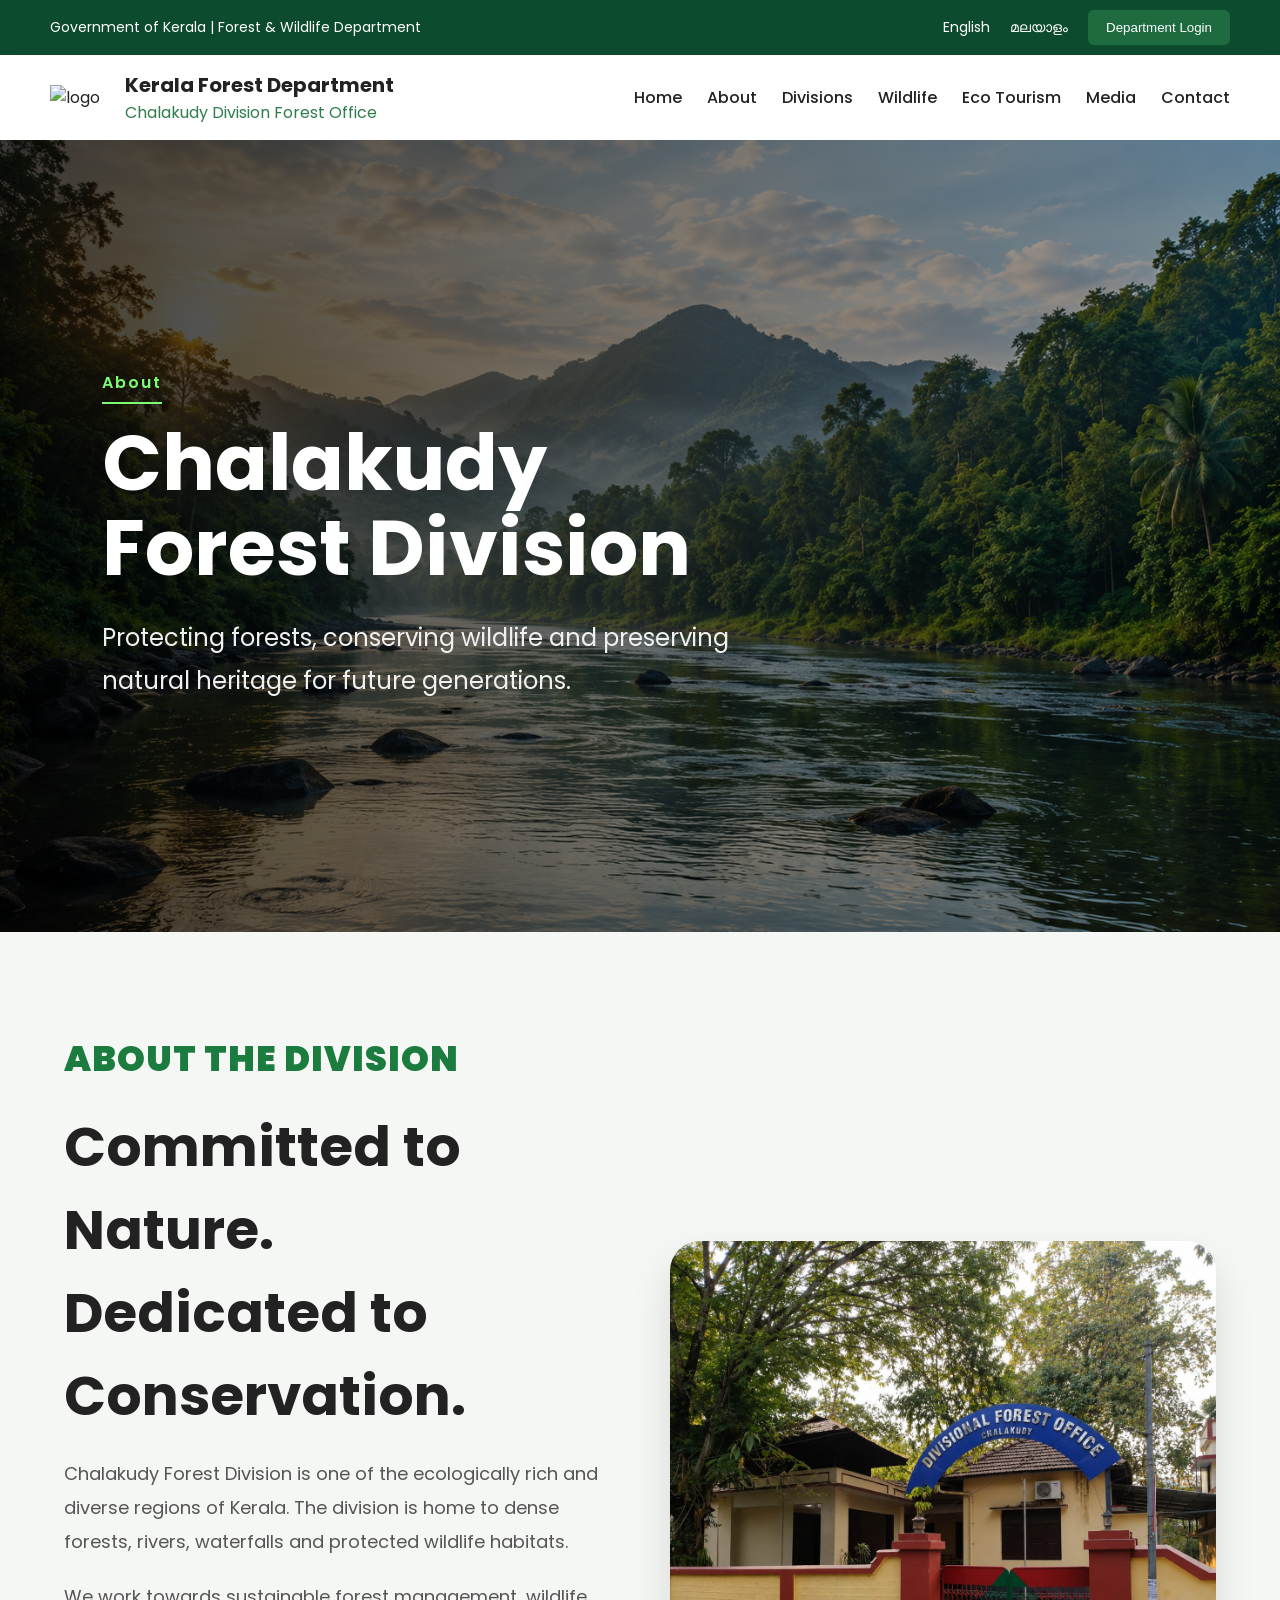
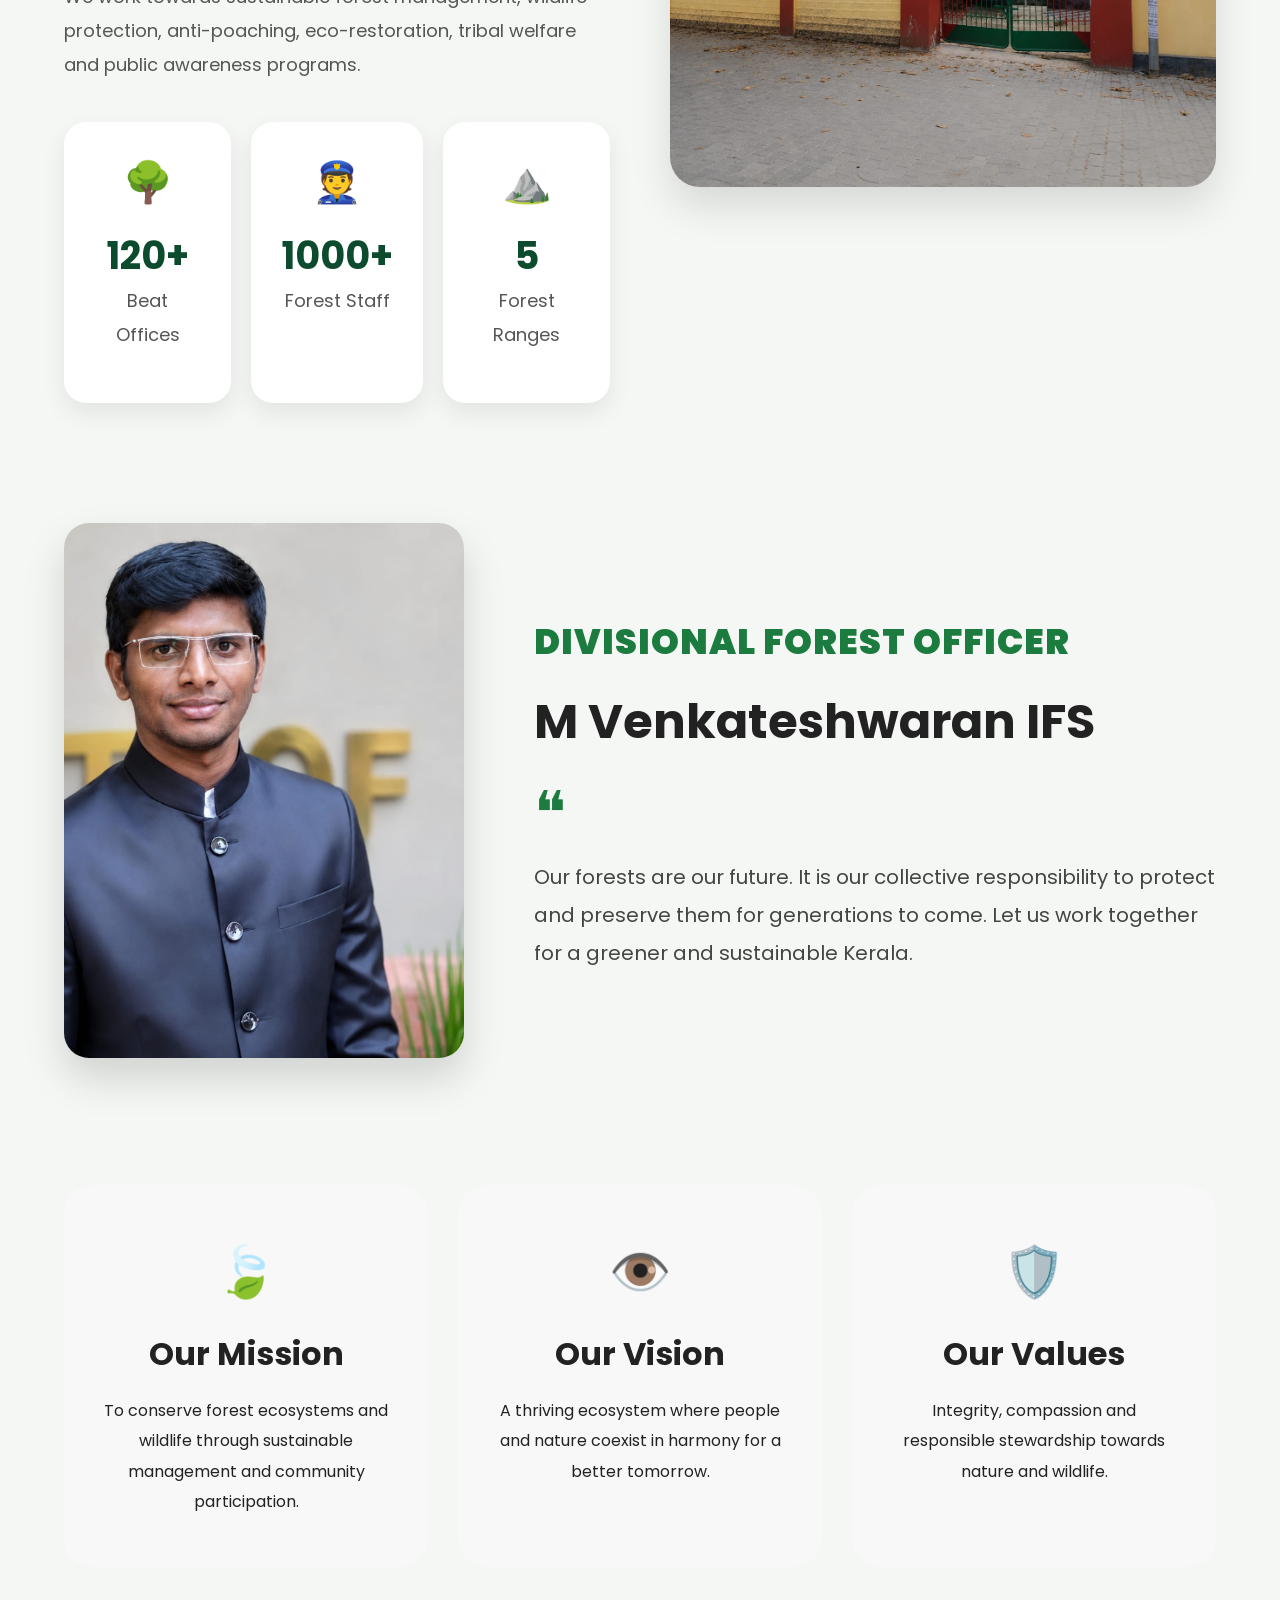
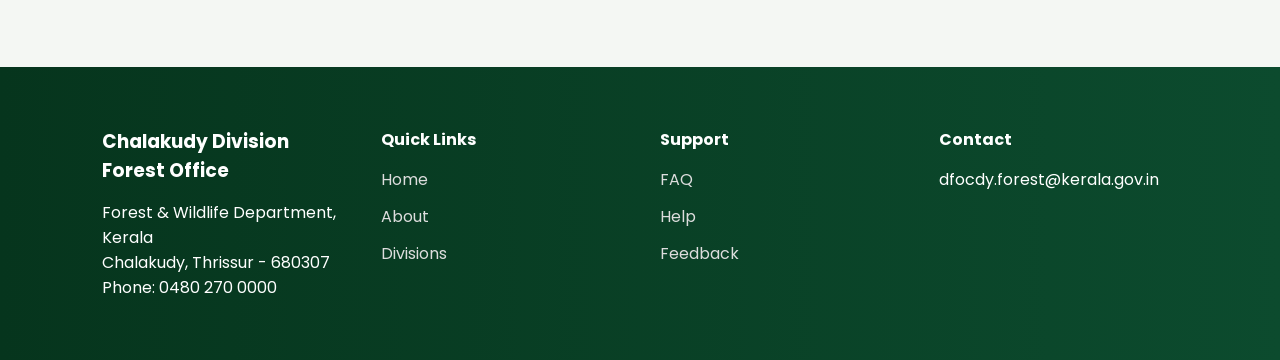
==== commit 235a3c2e: "contact changed" ====
--- a/pages/about.html
+++ b/pages/about.html
@@ -130,19 +130,19 @@
 
         <div class="stat-card">
           <div class="stat-icon">🌳</div>
-          <h3>248+</h3>
+          <h3>120+</h3>
           <p>Beat Offices</p>
         </div>
 
         <div class="stat-card">
           <div class="stat-icon">👮</div>
-          <h3>1850+</h3>
+          <h3>1000+</h3>
           <p>Forest Staff</p>
         </div>
 
         <div class="stat-card">
           <div class="stat-icon">⛰️</div>
-          <h3>3+</h3>
+          <h3>5</h3>
           <p>Forest Ranges</p>
         </div>
 
